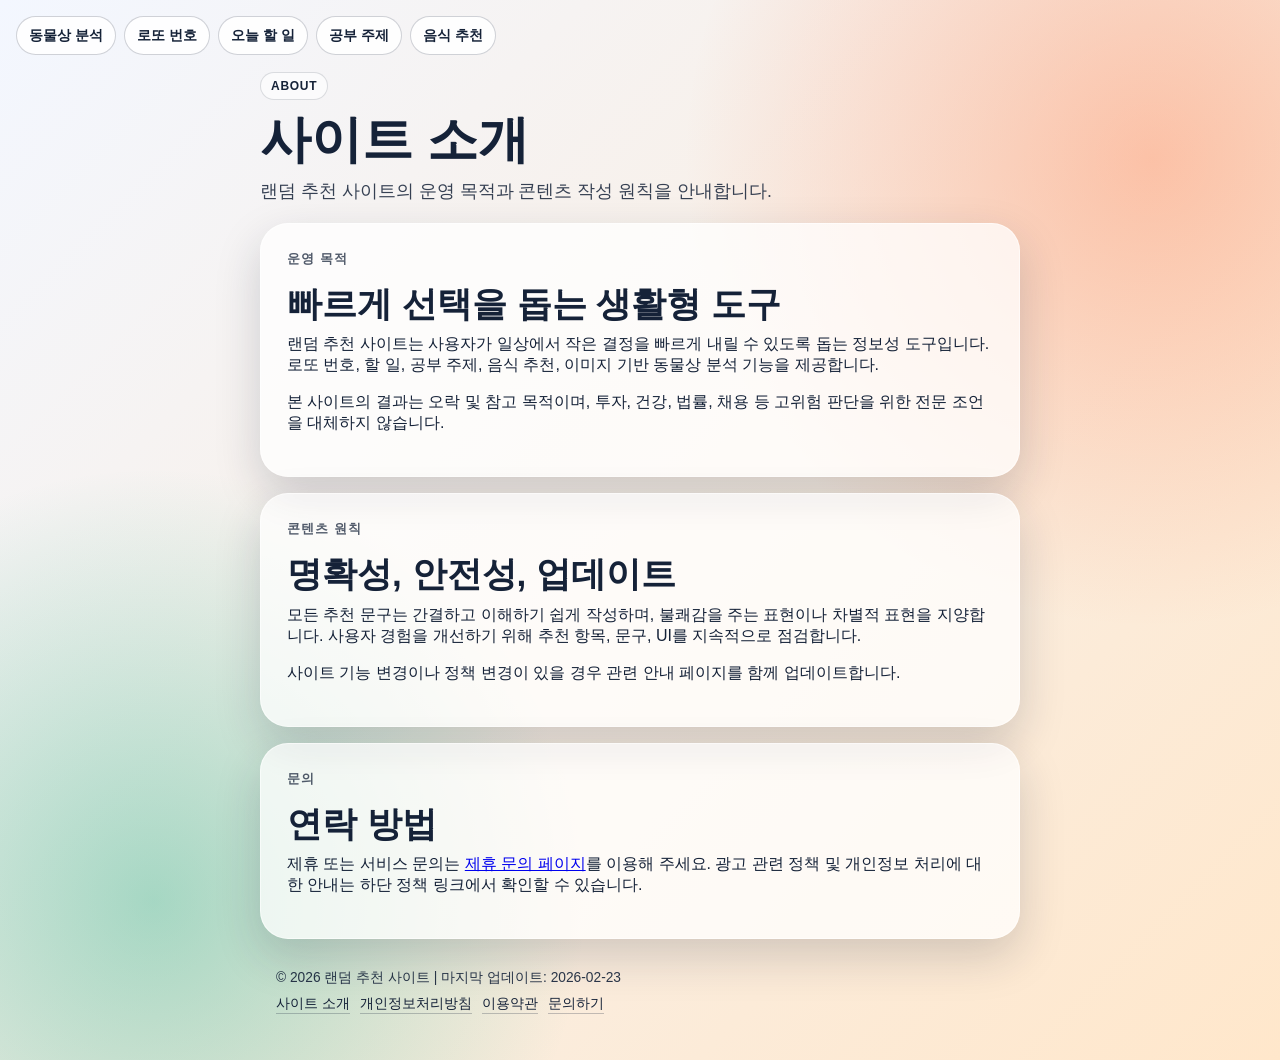
==== about.html @ 1e53014b "Strengthen site content and policy pages for AdSense review" ====
<!doctype html>
<html lang="ko">
<head>
  <meta charset="UTF-8" />
  <meta name="viewport" content="width=device-width, initial-scale=1.0" />
  <title>사이트 소개 | 랜덤 추천</title>
  <meta name="description" content="랜덤 추천 사이트의 운영 목적, 콘텐츠 원칙, 문의 방법 안내" />
  <meta name="google-adsense-account" content="ca-pub-5048682590613548" />
  <link rel="preconnect" href="https://fonts.googleapis.com" />
  <link rel="preconnect" href="https://fonts.gstatic.com" crossorigin />
  <link href="https://fonts.googleapis.com/css2?family=Black+Han+Sans&family=SUIT:wght@400;600;700;800&display=swap" rel="stylesheet" />
  <link href="/style.css" rel="stylesheet" />
</head>
<body>
  <nav class="top-nav" aria-label="추천 페이지 이동">
    <a class="nav-link" href="/animal-face.html">동물상 분석</a>
    <a class="nav-link" href="/">로또 번호</a>
    <a class="nav-link" href="/activity.html">오늘 할 일</a>
    <a class="nav-link" href="/study.html">공부 주제</a>
    <a class="nav-link" href="/lunch.html">음식 추천</a>
  </nav>

  <main class="app">
    <header class="hero">
      <p class="badge">ABOUT</p>
      <h1>사이트 소개</h1>
      <p class="subtitle">랜덤 추천 사이트의 운영 목적과 콘텐츠 작성 원칙을 안내합니다.</p>
    </header>

    <section class="card info-card">
      <p class="label">운영 목적</p>
      <h2>빠르게 선택을 돕는 생활형 도구</h2>
      <p>랜덤 추천 사이트는 사용자가 일상에서 작은 결정을 빠르게 내릴 수 있도록 돕는 정보성 도구입니다. 로또 번호, 할 일, 공부 주제, 음식 추천, 이미지 기반 동물상 분석 기능을 제공합니다.</p>
      <p>본 사이트의 결과는 오락 및 참고 목적이며, 투자, 건강, 법률, 채용 등 고위험 판단을 위한 전문 조언을 대체하지 않습니다.</p>
    </section>

    <section class="card info-card">
      <p class="label">콘텐츠 원칙</p>
      <h2>명확성, 안전성, 업데이트</h2>
      <p>모든 추천 문구는 간결하고 이해하기 쉽게 작성하며, 불쾌감을 주는 표현이나 차별적 표현을 지양합니다. 사용자 경험을 개선하기 위해 추천 항목, 문구, UI를 지속적으로 점검합니다.</p>
      <p>사이트 기능 변경이나 정책 변경이 있을 경우 관련 안내 페이지를 함께 업데이트합니다.</p>
    </section>

    <section class="card info-card">
      <p class="label">문의</p>
      <h2>연락 방법</h2>
      <p>제휴 또는 서비스 문의는 <a href="/partner.html">제휴 문의 페이지</a>를 이용해 주세요. 광고 관련 정책 및 개인정보 처리에 대한 안내는 하단 정책 링크에서 확인할 수 있습니다.</p>
    </section>
  </main>

  <footer class="site-footer">
    <p>© 2026 랜덤 추천 사이트 | 마지막 업데이트: 2026-02-23</p>
    <nav class="footer-links" aria-label="정책 페이지">
      <a href="/about.html">사이트 소개</a>
      <a href="/privacy.html">개인정보처리방침</a>
      <a href="/terms.html">이용약관</a>
      <a href="/partner.html">문의하기</a>
    </nav>
  </footer>
</body>
</html>
---- style.css ----
:root {
  --bg-a: #f3f7ff;
  --bg-b: #ffe7cb;
  --ink: #152238;
  --accent: #ff6b35;
  --accent-2: #06a77d;
  --card: rgba(255, 255, 255, 0.74);
  --shadow: 0 18px 46px rgba(21, 34, 56, 0.18);
}

* {
  box-sizing: border-box;
}

body {
  margin: 0;
  min-height: 100vh;
  font-family: "SUIT", "Apple SD Gothic Neo", "Noto Sans KR", sans-serif;
  color: var(--ink);
  background:
    radial-gradient(circle at 90% 15%, rgba(255, 107, 53, 0.34), transparent 32%),
    radial-gradient(circle at 12% 85%, rgba(6, 167, 125, 0.34), transparent 30%),
    linear-gradient(135deg, var(--bg-a), var(--bg-b));
  display: grid;
  place-items: center;
  padding: 72px 24px 24px;
}

.top-nav {
  position: fixed;
  top: 16px;
  left: 16px;
  z-index: 30;
  display: flex;
  gap: 8px;
  flex-wrap: wrap;
}

.nav-link {
  text-decoration: none;
  border-radius: 999px;
  border: 1px solid rgba(21, 34, 56, 0.2);
  background: rgba(255, 255, 255, 0.86);
  color: var(--ink);
  font-size: 0.88rem;
  font-weight: 800;
  padding: 9px 12px;
  transition: transform 120ms ease, background-color 120ms ease, color 120ms ease;
}

.nav-link:hover {
  transform: translateY(-1px);
}

.nav-link.active {
  background: linear-gradient(105deg, var(--accent), #f9505f);
  border-color: transparent;
  color: #fff;
}

.action-fabs {
  position: fixed;
  top: 16px;
  right: 16px;
  z-index: 30;
  display: flex;
  gap: 8px;
}

.top-fab {
  text-decoration: none;
  border-radius: 999px;
  border: 1px solid rgba(21, 34, 56, 0.2);
  background: rgba(255, 255, 255, 0.86);
  color: var(--ink);
  font-size: 0.88rem;
  font-weight: 800;
  padding: 9px 12px;
  box-shadow: 0 8px 18px rgba(21, 34, 56, 0.14);
}

.app {
  width: min(760px, 100%);
  animation: enter 520ms ease-out both;
}

.hero {
  margin-bottom: 20px;
}

.badge {
  display: inline-block;
  margin: 0 0 12px;
  padding: 6px 10px;
  border-radius: 999px;
  background: rgba(255, 255, 255, 0.62);
  border: 1px solid rgba(21, 34, 56, 0.15);
  font-size: 12px;
  font-weight: 800;
  letter-spacing: 0.06em;
}

h1 {
  margin: 0;
  line-height: 1.08;
  font-family: "SUIT", "Apple SD Gothic Neo", "Noto Sans KR", sans-serif;
  font-weight: 600;
  font-size: clamp(2rem, 7vw, 3.2rem);
}

.subtitle {
  margin: 12px 0 0;
  font-size: clamp(1rem, 1.9vw, 1.1rem);
  opacity: 0.85;
}

.card {
  backdrop-filter: blur(7px);
  background: var(--card);
  border: 1px solid rgba(255, 255, 255, 0.55);
  border-radius: 28px;
  box-shadow: var(--shadow);
  padding: 26px;
}

.label {
  margin: 0;
  font-size: 13px;
  font-weight: 800;
  letter-spacing: 0.08em;
  text-transform: uppercase;
  opacity: 0.74;
}

h2 {
  margin: 10px 0;
  font-size: clamp(1.6rem, 4vw, 2.2rem);
  line-height: 1.14;
}

.card p {
  margin: 0 0 16px;
}

.info-card {
  margin-top: 16px;
}

button {
  border: 0;
  border-radius: 14px;
  padding: 13px 20px;
  font-size: 1rem;
  font-weight: 800;
  cursor: pointer;
  color: #fff;
  background: linear-gradient(105deg, var(--accent), #f9505f);
  transition: transform 120ms ease, filter 120ms ease;
  box-shadow: 0 10px 20px rgba(255, 107, 53, 0.28);
}

button:hover {
  transform: translateY(-1px);
  filter: saturate(1.05);
}

.lotto-balls {
  display: flex;
  flex-wrap: wrap;
  gap: 10px;
  margin: 12px 0;
}

.filters {
  display: flex;
  flex-wrap: wrap;
  gap: 8px;
  margin: 12px 0 10px;
}

.food-filter {
  border: 1px solid rgba(21, 34, 56, 0.2);
  background: rgba(255, 255, 255, 0.7);
  color: var(--ink);
  border-radius: 999px;
  padding: 8px 12px;
  font-size: 0.9rem;
  font-weight: 700;
  cursor: pointer;
  transition: transform 120ms ease, background-color 120ms ease, color 120ms ease;
}

.food-filter:hover {
  transform: translateY(-1px);
}

.food-filter.active {
  background: linear-gradient(105deg, var(--accent), #f9505f);
  border-color: transparent;
  color: #fff;
}

.lotto-ball {
  width: 48px;
  height: 48px;
  border-radius: 999px;
  display: grid;
  place-items: center;
  background: rgba(255, 255, 255, 0.92);
  border: 1px solid rgba(21, 34, 56, 0.2);
  font-weight: 800;
}

.bonus-line {
  margin-bottom: 16px;
  font-size: 1rem;
}

.contact-card {
  margin-top: 16px;
}

.contact-title {
  margin: 10px 0 16px;
  font-size: clamp(1.35rem, 2.5vw, 1.75rem);
}

#partner-form {
  display: grid;
  gap: 12px;
}

.form-grid {
  display: grid;
  grid-template-columns: repeat(2, minmax(0, 1fr));
  gap: 10px;
}

#partner-form label {
  display: grid;
  gap: 6px;
  font-size: 0.92rem;
  font-weight: 600;
}

#partner-form input,
#partner-form textarea {
  width: 100%;
  border: 1px solid rgba(21, 34, 56, 0.22);
  border-radius: 10px;
  padding: 10px 12px;
  font: inherit;
  background: rgba(255, 255, 255, 0.86);
  color: var(--ink);
}

#partner-form textarea {
  resize: vertical;
  min-height: 120px;
}

#partner-submit {
  background: linear-gradient(105deg, var(--accent-2), #0f9d79);
  box-shadow: 0 10px 20px rgba(6, 167, 125, 0.25);
}

#partner-submit:disabled {
  opacity: 0.7;
  cursor: wait;
}

.partner-status {
  margin: 2px 0 0;
  min-height: 1.2em;
  font-size: 0.92rem;
}

.animal-status {
  margin: 12px 0 14px;
  font-size: 0.95rem;
  opacity: 0.9;
}

#animal-file {
  display: block;
  margin-top: 8px;
  margin-bottom: 10px;
}

#animal-predict {
  margin-bottom: 0;
}

.preview-container {
  width: 260px;
  max-width: 100%;
  min-height: 260px;
  border-radius: 18px;
  overflow: hidden;
  border: 1px solid rgba(21, 34, 56, 0.2);
  background: rgba(255, 255, 255, 0.75);
  display: grid;
  place-items: center;
}

.preview-image {
  width: 100%;
  height: auto;
  display: block;
  object-fit: cover;
}

.preview-image:not([src]),
.preview-image[src=""] {
  display: none;
}

.prediction-list {
  margin-top: 14px;
  display: grid;
  gap: 8px;
}

.prediction-row {
  border-radius: 10px;
  border: 1px solid rgba(21, 34, 56, 0.18);
  background: rgba(255, 255, 255, 0.78);
  padding: 9px 10px;
}

.prediction-row.top {
  border-color: rgba(255, 107, 53, 0.5);
}

.prediction-text {
  font-size: 0.95rem;
  font-weight: 700;
  margin-bottom: 7px;
}

.prediction-bar {
  height: 10px;
  border-radius: 999px;
  background: rgba(21, 34, 56, 0.12);
  overflow: hidden;
}

.prediction-fill {
  height: 100%;
  width: 0;
  border-radius: inherit;
  background: linear-gradient(105deg, var(--accent), #f9505f);
  transition: width 220ms ease;
}

.prediction-row.top .prediction-fill {
  background: linear-gradient(105deg, var(--accent-2), #0f9d79);
}

.site-footer {
  width: min(760px, 100%);
  margin-top: 16px;
  padding: 14px 16px 22px;
  color: rgba(21, 34, 56, 0.9);
  font-size: 0.86rem;
}

.site-footer p {
  margin: 0 0 8px;
}

.footer-links {
  display: flex;
  flex-wrap: wrap;
  gap: 10px;
}

.footer-links a {
  color: var(--ink);
  text-decoration: none;
  border-bottom: 1px solid rgba(21, 34, 56, 0.25);
}

@keyframes enter {
  from {
    opacity: 0;
    transform: translateY(14px);
  }
  to {
    opacity: 1;
    transform: translateY(0);
  }
}

@media (max-width: 700px) {
  body {
    padding: 78px 16px 16px;
  }

  .top-nav {
    top: 10px;
    left: 10px;
    gap: 6px;
  }

  .action-fabs {
    top: 10px;
    right: 10px;
  }

  .card {
    padding: 22px;
    border-radius: 22px;
  }

  button {
    width: 100%;
  }

  .form-grid {
    grid-template-columns: 1fr;
  }
}
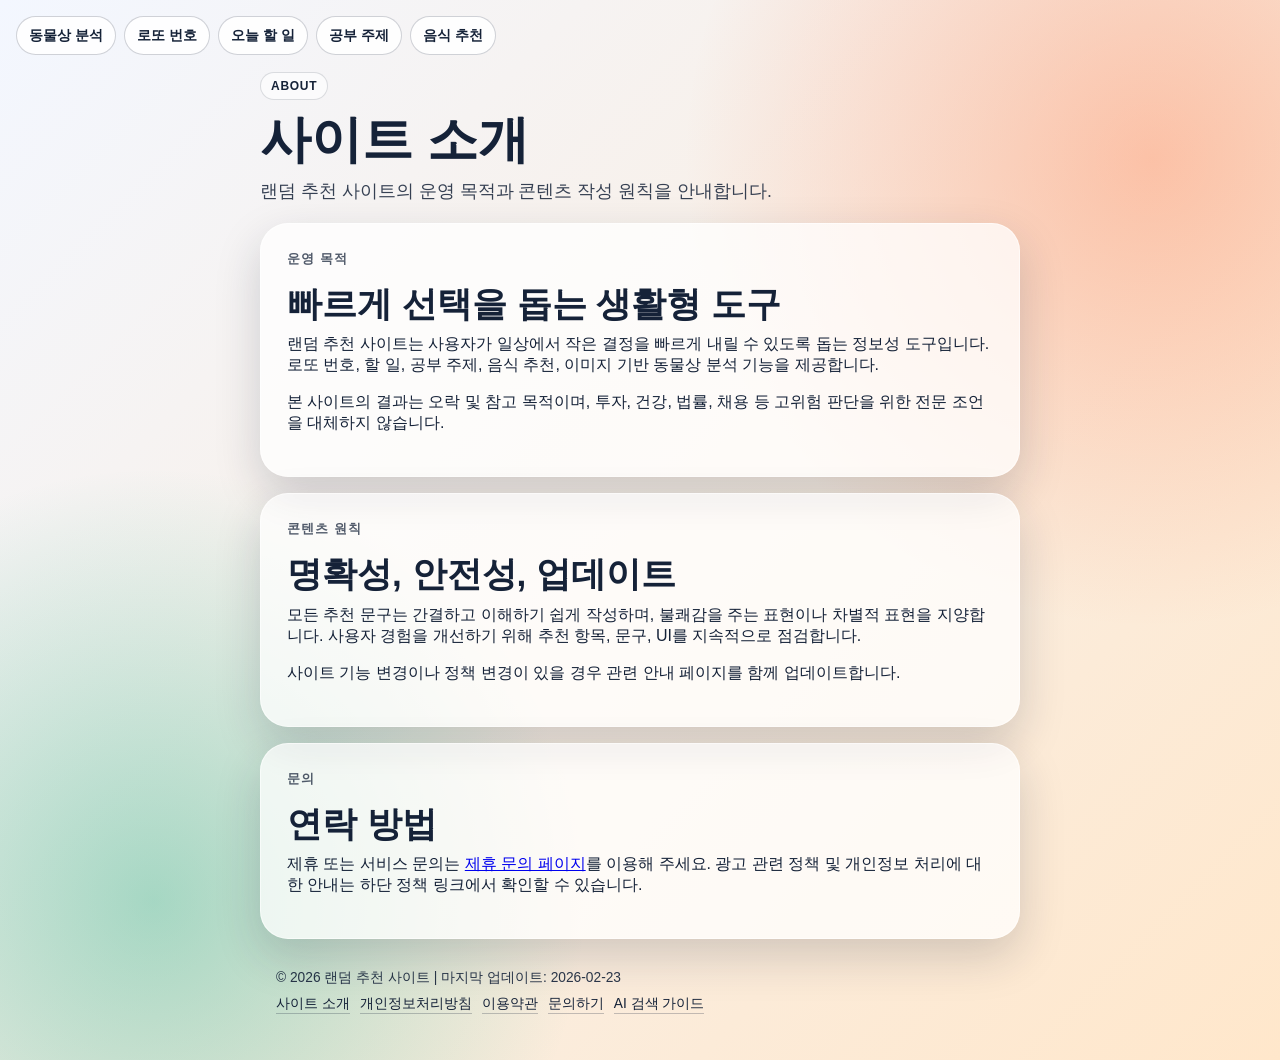
==== commit c096c713: "Add GEO guide page and AI-search oriented internal linking" ====
--- a/about.html
+++ b/about.html
@@ -1,5 +1,5 @@
 <!doctype html>
-<html lang="ko">
+<html lang="ko-KR">
 <head>
   <meta charset="UTF-8" />
   <meta name="viewport" content="width=device-width, initial-scale=1.0" />
@@ -10,6 +10,48 @@
   <link rel="preconnect" href="https://fonts.gstatic.com" crossorigin />
   <link href="https://fonts.googleapis.com/css2?family=Black+Han+Sans&family=SUIT:wght@400;600;700;800&display=swap" rel="stylesheet" />
   <link href="/style.css" rel="stylesheet" />
+  <link rel="icon" type="image/svg+xml" href="/favicon.svg" />
+  <link rel="apple-touch-icon" href="/apple-touch-icon.png" />
+  <!-- SEO:START -->
+  <link rel="canonical" href="https://vive-6f4.pages.dev/about.html" />
+  <meta name="robots" content="index,follow,max-image-preview:large,max-snippet:-1,max-video-preview:-1" />
+  <meta name="theme-color" content="#0f172a" />
+  <meta name="application-name" content="랜덤 추천" />
+  <meta name="apple-mobile-web-app-title" content="랜덤 추천" />
+  <meta property="og:site_name" content="랜덤 추천" />
+  <meta property="og:locale" content="ko_KR" />
+  <meta property="og:type" content="website" />
+  <meta property="og:title" content="사이트 소개 | 랜덤 추천" />
+  <meta property="og:description" content="랜덤 추천 사이트의 운영 목적, 콘텐츠 원칙, 문의 방법 안내" />
+  <meta property="og:url" content="https://vive-6f4.pages.dev/about.html" />
+  <meta property="og:image" content="https://vive-6f4.pages.dev/og-image.png" />
+  <meta property="og:image:width" content="1200" />
+  <meta property="og:image:height" content="630" />
+  <meta name="twitter:card" content="summary_large_image" />
+  <meta name="twitter:title" content="사이트 소개 | 랜덤 추천" />
+  <meta name="twitter:description" content="랜덤 추천 사이트의 운영 목적, 콘텐츠 원칙, 문의 방법 안내" />
+  <meta name="twitter:image" content="https://vive-6f4.pages.dev/og-image.png" />
+  <link rel="manifest" href="/site.webmanifest" />
+  <script type="application/ld+json">
+{"@context": "https://schema.org", "@type": "WebPage", "name": "사이트 소개 | 랜덤 추천", "description": "랜덤 추천 사이트의 운영 목적, 콘텐츠 원칙, 문의 방법 안내", "url": "https://vive-6f4.pages.dev/about.html", "inLanguage": "ko-KR", "isPartOf": {"@type": "WebSite", "name": "랜덤 추천", "url": "https://vive-6f4.pages.dev/"}, "dateModified": "2026-02-23"}
+  </script>
+  <!-- SEO:END -->
+  <!-- Google tag (gtag.js) -->
+  <script async src="https://www.googletagmanager.com/gtag/js?id=G-5P3TYHNJZJ"></script>
+  <script>
+    window.dataLayer = window.dataLayer || [];
+    function gtag(){dataLayer.push(arguments);}
+    gtag('js', new Date());
+
+    gtag('config', 'G-5P3TYHNJZJ');
+  </script>
+  <script type="text/javascript">
+    (function(c,l,a,r,i,t,y){
+        c[a]=c[a]||function(){(c[a].q=c[a].q||[]).push(arguments)};
+        t=l.createElement(r);t.async=1;t.src="https://www.clarity.ms/tag/"+i;
+        y=l.getElementsByTagName(r)[0];y.parentNode.insertBefore(t,y);
+    })(window, document, "clarity", "script", "vlq3kfzymv");
+  </script>
 </head>
 <body>
   <nav class="top-nav" aria-label="추천 페이지 이동">
@@ -55,6 +97,7 @@
       <a href="/privacy.html">개인정보처리방침</a>
       <a href="/terms.html">이용약관</a>
       <a href="/partner.html">문의하기</a>
+      <a href="/geo.html">AI 검색 가이드</a>
     </nav>
   </footer>
 </body>
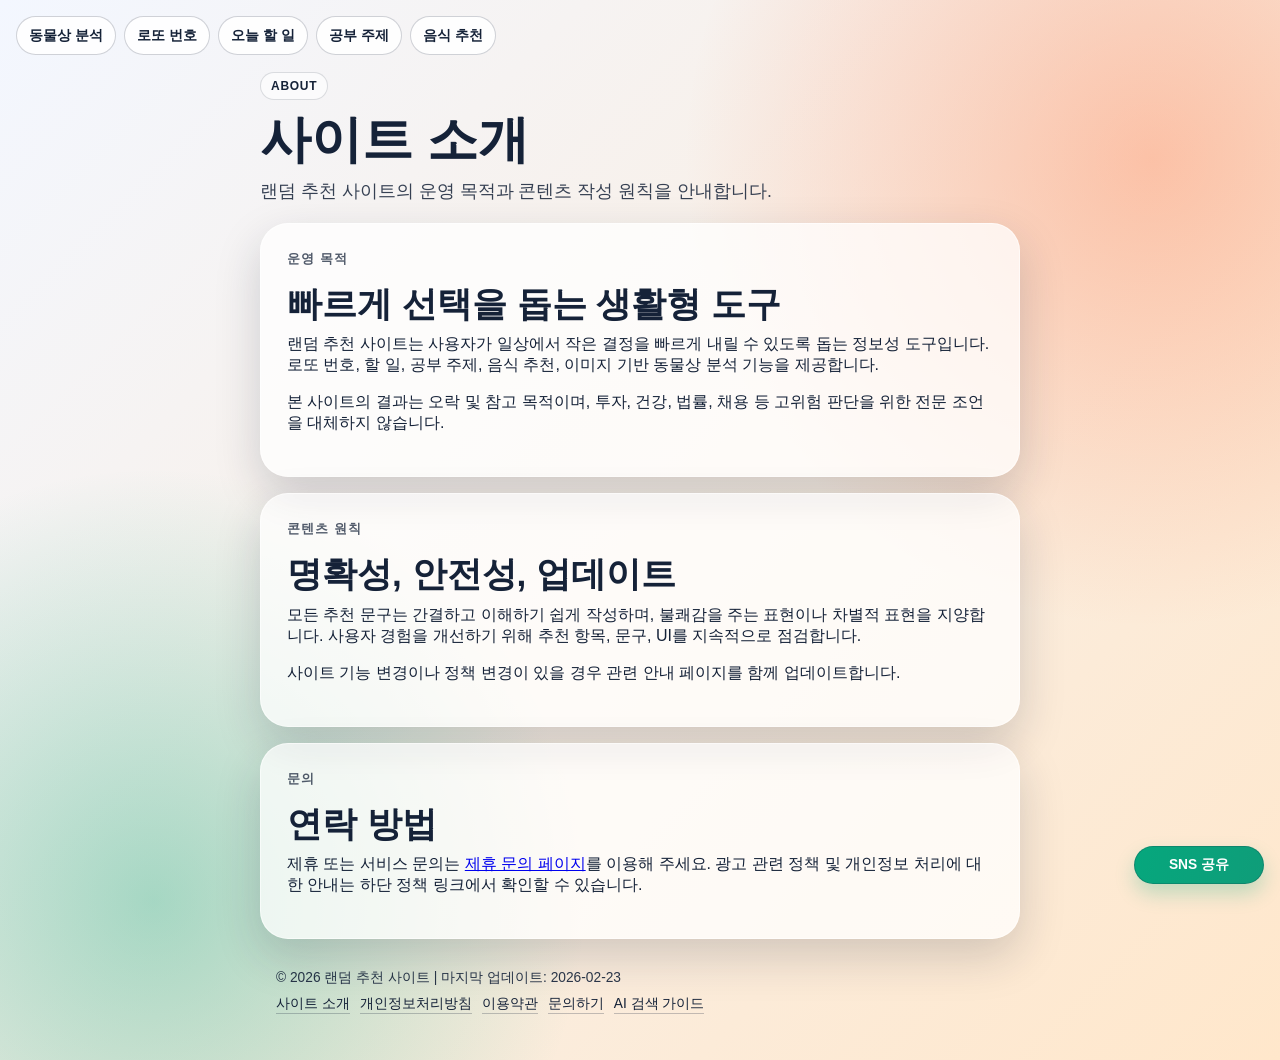
==== commit 8c328175: "feat: add sns share widget for viral sharing" ====
--- a/about.html
+++ b/about.html
@@ -100,5 +100,6 @@
       <a href="/geo.html">AI 검색 가이드</a>
     </nav>
   </footer>
+  <script defer type="text/javascript" src="/main.js"></script>
 </body>
 </html>
--- a/style.css
+++ b/style.css
@@ -79,6 +79,68 @@
   box-shadow: 0 8px 18px rgba(21, 34, 56, 0.14);
 }
 
+.share-widget {
+  position: fixed;
+  right: 16px;
+  bottom: 16px;
+  z-index: 35;
+}
+
+.share-trigger {
+  all: unset;
+  display: inline-flex;
+  align-items: center;
+  justify-content: center;
+  min-width: 104px;
+  border-radius: 999px;
+  border: 1px solid rgba(21, 34, 56, 0.2);
+  background: linear-gradient(105deg, var(--accent-2), #0f9d79);
+  color: #fff;
+  font-size: 0.86rem;
+  font-weight: 800;
+  line-height: 1;
+  padding: 11px 12px;
+  box-shadow: 0 10px 20px rgba(6, 167, 125, 0.24);
+  cursor: pointer;
+}
+
+.share-trigger:hover {
+  transform: translateY(-1px);
+  filter: saturate(1.05);
+}
+
+.share-menu {
+  position: absolute;
+  right: 0;
+  bottom: calc(100% + 8px);
+  display: grid;
+  min-width: 144px;
+  padding: 6px;
+  border-radius: 14px;
+  border: 1px solid rgba(21, 34, 56, 0.14);
+  background: rgba(255, 255, 255, 0.96);
+  box-shadow: 0 14px 32px rgba(21, 34, 56, 0.16);
+}
+
+.share-menu[hidden] {
+  display: none;
+}
+
+.share-link {
+  all: unset;
+  cursor: pointer;
+  color: var(--ink);
+  font-size: 0.88rem;
+  font-weight: 700;
+  text-align: left;
+  border-radius: 10px;
+  padding: 8px 10px;
+}
+
+.share-link:hover {
+  background: rgba(21, 34, 56, 0.08);
+}
+
 .app {
   width: min(760px, 100%);
   animation: enter 520ms ease-out both;
@@ -408,6 +470,21 @@
     right: 10px;
   }
 
+  .share-widget {
+    right: 10px;
+    bottom: 10px;
+  }
+
+  .share-trigger {
+    min-width: 98px;
+    padding: 10px 11px;
+  }
+
+  .share-trigger,
+  .share-link {
+    width: auto;
+  }
+
   .card {
     padding: 22px;
     border-radius: 22px;
